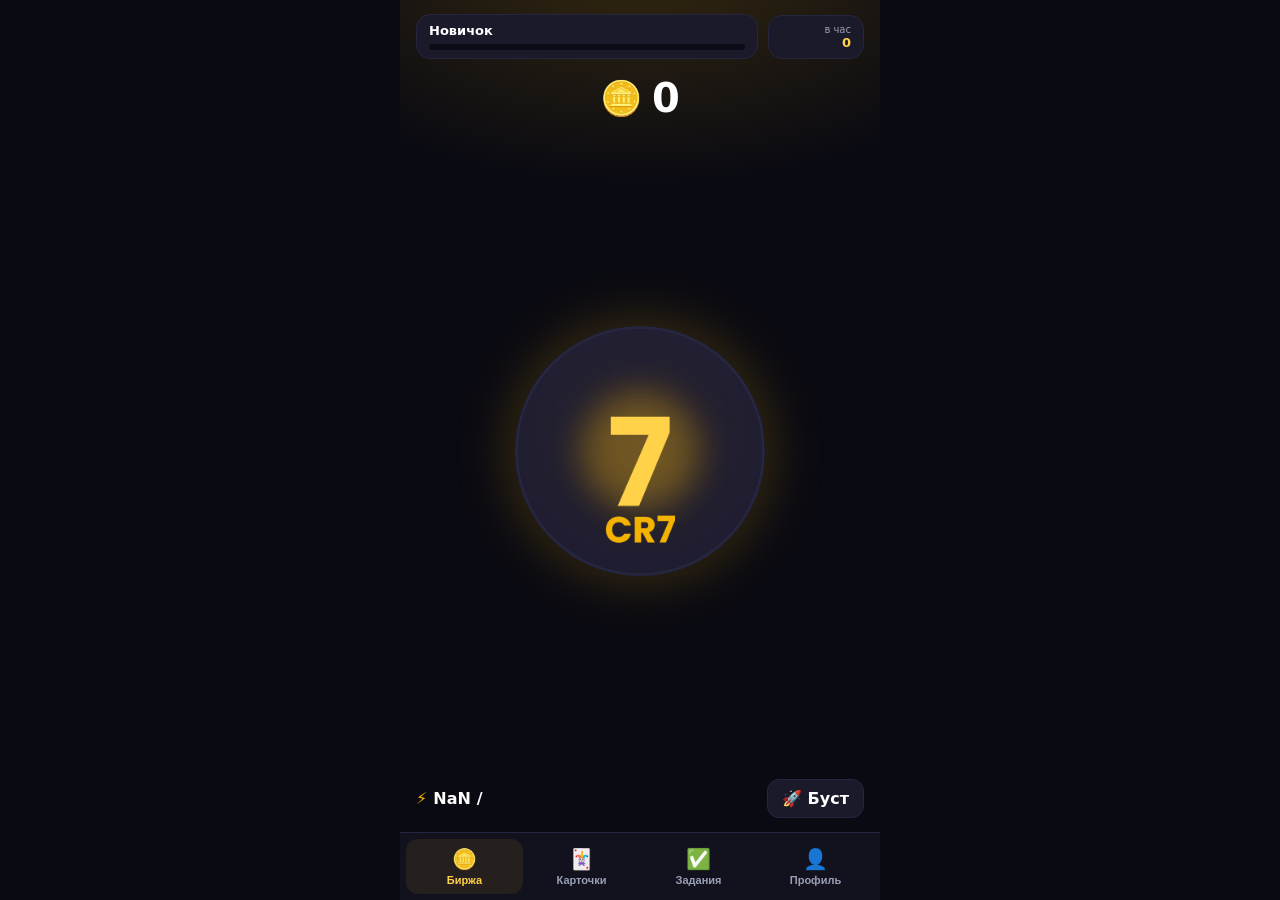
==== index.html @ afbe0189 "Add files via upload" ====
<!DOCTYPE html>
<html lang="ru">
<head>
<meta charset="UTF-8">
<meta name="viewport" content="width=device-width, initial-scale=1.0, maximum-scale=1.0, user-scalable=no">
<title>CR7 Coin</title>
<script src="https://telegram.org/js/telegram-web-app.js"></script>
<style>
  :root{
    --bg:#0a0a12; --bg2:#12121f; --card:#1a1a2b; --bd:#262640;
    --gold:#f5b301; --gold2:#ffd24a; --txt:#fff; --muted:#9aa0b5;
    --grad-gold:linear-gradient(135deg,#ffd24a,#f5b301);
    --green:#34d399; --red:#f87171;
  }
  *{margin:0;padding:0;box-sizing:border-box;-webkit-tap-highlight-color:transparent;user-select:none}
  html,body{height:100%}
  body{font-family:'Segoe UI',system-ui,-apple-system,Roboto,Arial,sans-serif;background:var(--bg);color:var(--txt);overflow:hidden}
  #app{max-width:480px;margin:0 auto;height:100dvh;display:flex;flex-direction:column;position:relative;
    background:radial-gradient(700px 380px at 50% -5%,rgba(245,179,1,.18),transparent 60%),var(--bg)}

  /* top bar */
  .top{padding:14px 16px 6px;display:flex;gap:10px;align-items:center}
  .rank{flex:1;background:var(--card);border:1px solid var(--bd);border-radius:14px;padding:8px 12px}
  .rank .r1{display:flex;align-items:center;gap:6px;font-size:13px;font-weight:700}
  .bar{height:6px;background:#0c0c18;border-radius:99px;margin-top:6px;overflow:hidden}
  .bar > i{display:block;height:100%;width:0;background:var(--grad-gold);border-radius:99px;transition:width .3s}
  .perhour{background:var(--card);border:1px solid var(--bd);border-radius:14px;padding:8px 12px;text-align:right;min-width:96px}
  .perhour .l{font-size:10px;color:var(--muted)}
  .perhour .v{font-size:13px;font-weight:800;color:var(--gold2)}

  /* balance */
  .bal{display:flex;align-items:center;justify-content:center;gap:10px;margin:10px 0 2px;font-size:40px;font-weight:900}
  .bal .coin{font-size:34px}

  /* tap area */
  .stage{flex:1;display:flex;align-items:center;justify-content:center;position:relative}
  .char{width:250px;height:250px;border-radius:50%;cursor:pointer;position:relative;
    background:radial-gradient(circle at 50% 35%,#2a2a44,#12121f);
    border:3px solid var(--bd);box-shadow:0 0 60px rgba(245,179,1,.25),inset 0 0 0 6px rgba(255,255,255,.03);
    display:grid;place-items:center;overflow:hidden;transition:transform .07s}
  .char.tap{transform:scale(.94)}
  .char img{width:100%;height:100%;object-fit:cover;pointer-events:none}
  #charFallback{display:none;font-size:120px}
  .float{position:absolute;font-weight:900;font-size:30px;color:var(--gold2);pointer-events:none;animation:up 1s ease-out forwards;text-shadow:0 2px 8px rgba(0,0,0,.6)}
  @keyframes up{0%{opacity:1;transform:translateY(0) scale(1)}100%{opacity:0;transform:translateY(-90px) scale(1.3)}}

  /* energy + boost */
  .ebar{padding:0 16px 6px;display:flex;align-items:center;justify-content:space-between}
  .energy{display:flex;align-items:center;gap:6px;font-weight:800}
  .energy .lt{color:var(--gold)}
  .boost{display:flex;align-items:center;gap:6px;background:var(--card);border:1px solid var(--bd);border-radius:12px;padding:9px 14px;font-weight:700;cursor:pointer}
  .boost:active{transform:scale(.96)}
  .boost.off{opacity:.45}

  /* nav */
  nav{display:flex;background:var(--bg2);border-top:1px solid var(--bd);padding:6px 6px calc(6px + env(safe-area-inset-bottom))}
  nav button{flex:1;background:none;border:none;color:var(--muted);padding:8px 4px;border-radius:12px;font-size:11px;display:flex;flex-direction:column;align-items:center;gap:3px;cursor:pointer;font-weight:600}
  nav button .ic{font-size:20px}
  nav button.active{color:var(--gold2);background:rgba(245,179,1,.08)}

  /* panels */
  .panel{position:absolute;inset:0;bottom:64px;top:0;background:var(--bg);overflow-y:auto;padding:18px 16px 20px;display:none}
  .panel.show{display:block}
  .panel h2{font-size:20px;margin-bottom:4px}
  .panel .sub{color:var(--muted);font-size:13px;margin-bottom:16px}
  .item{display:flex;align-items:center;gap:12px;background:var(--card);border:1px solid var(--bd);border-radius:14px;padding:12px;margin-bottom:10px}
  .item .ic{width:46px;height:46px;border-radius:12px;background:#0e0e1a;display:grid;place-items:center;font-size:24px;flex:none}
  .item .nm{font-weight:700;font-size:15px}
  .item .ds{font-size:12px;color:var(--muted);margin-top:2px}
  .item .act{margin-left:auto;text-align:right}
  .item .cost{font-weight:800;color:var(--gold2);font-size:14px;white-space:nowrap}
  .item button{margin-top:6px;background:var(--grad-gold);border:none;color:#1a1300;font-weight:800;padding:7px 14px;border-radius:10px;font-size:13px;cursor:pointer}
  .item button:disabled{opacity:.4;cursor:not-allowed}
  .item button.done{background:#26331f;color:var(--green)}
  /* profile */
  .pstat{display:grid;grid-template-columns:1fr 1fr;gap:10px;margin-bottom:16px}
  .pstat .b{background:var(--card);border:1px solid var(--bd);border-radius:14px;padding:14px}
  .pstat .b .l{font-size:12px;color:var(--muted)}
  .pstat .b .v{font-size:20px;font-weight:800;margin-top:2px}
  .wbtn{width:100%;padding:13px;border-radius:12px;border:1px solid var(--bd);background:var(--card);color:var(--txt);font-weight:700;margin-top:10px;cursor:pointer}
  .wbtn.gold{background:var(--grad-gold);color:#1a1300;border:none}
  .wbtn.red{color:var(--red)}
  .toast{position:fixed;left:50%;top:18px;transform:translateX(-50%);background:#1a1a2b;border:1px solid var(--bd);color:#fff;padding:10px 16px;border-radius:12px;font-size:13px;font-weight:600;opacity:0;transition:opacity .25s;z-index:99;pointer-events:none}
  .toast.show{opacity:1}
  .bot{text-align:center;color:var(--muted);font-size:11px;padding:2px 0 6px}
</style>
</head>
<body>
<div id="app">
  <div class="top">
    <div class="rank">
      <div class="r1"><span id="rankName">Новичок</span></div>
      <div class="bar"><i id="rankBar"></i></div>
    </div>
    <div class="perhour"><div class="l">в час</div><div class="v" id="perHour">0</div></div>
  </div>

  <div class="bal"><span class="coin" id="coinIcon">🐐</span><span id="balance">0</span></div>

  <div class="stage" id="stage">
    <div class="char" id="char">
      <img id="charImg" src="character.png" alt="">
      <div id="charFallback">🐐</div>
    </div>
  </div>

  <div class="ebar">
    <div class="energy"><span class="lt">⚡</span><span id="energy">1000</span> / <span id="energyMax">1000</span></div>
    <div class="boost" id="boost">🚀 Буст</div>
  </div>

  <div class="bot" id="botName">@cr7tap_bot</div>

  <!-- panels -->
  <div class="panel" id="p-cards">
    <h2>Карточки</h2>
    <div class="sub">Покупай апгрейды — они приносят монеты каждый час, даже офлайн.</div>
    <div id="cardsList"></div>
  </div>
  <div class="panel" id="p-tasks">
    <h2>Задания</h2>
    <div class="sub">Выполняй задания и получай монеты.</div>
    <div id="tasksList"></div>
  </div>
  <div class="panel" id="p-profile">
    <h2>Профиль</h2>
    <div class="sub">Твоя статистика.</div>
    <div class="pstat">
      <div class="b"><div class="l">Ранг</div><div class="v" id="pf-rank">—</div></div>
      <div class="b"><div class="l">Всего намолочено</div><div class="v" id="pf-total">0</div></div>
      <div class="b"><div class="l">За тап</div><div class="v" id="pf-tap">1</div></div>
      <div class="b"><div class="l">В час</div><div class="v" id="pf-hour">0</div></div>
    </div>
    <button class="wbtn gold" id="inviteBtn">🤝 Пригласить друга</button>
    <button class="wbtn" id="channelBtn">📣 Канал автора</button>
    <button class="wbtn red" id="resetBtn">↺ Сбросить прогресс</button>
  </div>

  <nav>
    <button class="active" data-tab="tap"><span class="ic">🪙</span>Биржа</button>
    <button data-tab="cards"><span class="ic">🃏</span>Карточки</button>
    <button data-tab="tasks"><span class="ic">✅</span>Задания</button>
    <button data-tab="profile"><span class="ic">👤</span>Профиль</button>
  </nav>
</div>
<div class="toast" id="toast"></div>

<script>
(function(){
  var C = Object.assign({}, window.GAME_CONFIG||{});
  // Telegram WebApp
  var TG = window.Telegram && window.Telegram.WebApp;
  if(TG){ try{TG.ready();TG.expand();}catch(e){} }
  function haptic(t){ try{TG&&TG.HapticFeedback&&TG.HapticFeedback.impactOccurred(t||'light');}catch(e){} }

  var SK = "cr7tap_save_v1";
  function load(){ try{return JSON.parse(localStorage.getItem(SK))||{}}catch(e){return {}} }
  function save(){ localStorage.setItem(SK, JSON.stringify(S)); }
  var def = { bal:0, total:0, energy:C.energyMax, last:Date.now(), cards:{}, tasks:{}, boostAt:0 };
  var S = Object.assign({}, def, load());
  if(typeof S.energy!=="number") S.energy=C.energyMax;

  // helpers
  function fmt(n){ n=Math.floor(n);
    if(n>=1e9) return (n/1e9).toFixed(2)+"B";
    if(n>=1e6) return (n/1e6).toFixed(2)+"M";
    if(n>=1e3) return (n/1e3).toFixed(2)+"K";
    return ""+n; }
  function cardCount(id){ return S.cards[id]||0; }
  function cardCost(c){ return Math.floor(c.baseCost*Math.pow(c.growth, cardCount(c.id))); }
  function perHour(){ var s=0; (C.cards||[]).forEach(function(c){ s+=c.perHour*cardCount(c.id); }); return s; }
  function perTap(){ var s=C.perTap||1; (C.cards||[]).forEach(function(c){ s+=(c.tapAdd||0)*cardCount(c.id); }); return s; }
  function rank(){ var r=C.ranks[0]; for(var i=0;i<C.ranks.length;i++){ if(S.bal>=C.ranks[i].min) r=C.ranks[i]; } return r; }
  function nextRank(){ for(var i=0;i<C.ranks.length;i++){ if(S.bal<C.ranks[i].min) return C.ranks[i]; } return null; }

  // DOM
  var $=function(id){return document.getElementById(id)};
  $("coinIcon").textContent=C.coinIcon||"🪙";
  $("energyMax").textContent=C.energyMax;
  $("botName").textContent=C.bot||"";
  $("charFallback").textContent=C.coinIcon||"🐐";
  $("charImg").onerror=function(){ this.style.display="none"; $("charFallback").style.display="block"; };
  document.title=C.title||"Tap";

  function render(){
    $("balance").textContent=fmt(S.bal);
    $("perHour").textContent=fmt(perHour());
    $("energy").textContent=Math.floor(S.energy);
    var r=rank(), nr=nextRank();
    $("rankName").textContent=r.name;
    var prog = nr ? Math.min(100, ((S.bal-r.min)/(nr.min-r.min))*100) : 100;
    $("rankBar").style.width=prog+"%";
    $("pf-rank").textContent=r.name;
    $("pf-total").textContent=fmt(S.total);
    $("pf-tap").textContent=fmt(perTap());
    $("pf-hour").textContent=fmt(perHour());
  }

  // TAP
  var char=$("char"), stage=$("stage");
  function doTap(x,y){
    if(S.energy<1) return;
    var g=perTap();
    S.bal+=g; S.total+=g; S.energy-=1;
    char.classList.add("tap"); setTimeout(function(){char.classList.remove("tap")},70);
    haptic('light');
    var f=document.createElement("div"); f.className="float"; f.textContent="+"+g;
    var rect=stage.getBoundingClientRect();
    f.style.left=((x||rect.width/2)-14)+"px"; f.style.top=((y||rect.height/2)-20)+"px";
    stage.appendChild(f); setTimeout(function(){f.remove()},1000);
    render();
  }
  char.addEventListener('pointerdown', function(e){
    var rect=stage.getBoundingClientRect();
    doTap(e.clientX-rect.left, e.clientY-rect.top);
  });

  // BOOST: refill energy, cooldown
  var boost=$("boost");
  boost.addEventListener('click', function(){
    var now=Date.now();
    if(now - (S.boostAt||0) < (C.boostCooldown||60)*1000){
      toast("Буст перезаряжается"); return;
    }
    S.energy=C.energyMax; S.boostAt=now; haptic('medium'); toast("⚡ Энергия восстановлена!"); render(); save(); updateBoost();
  });
  function updateBoost(){
    var ready = Date.now()-(S.boostAt||0) >= (C.boostCooldown||60)*1000;
    boost.classList.toggle("off", !ready);
  }

  // tick: energy regen + passive income
  setInterval(function(){
    var now=Date.now(), dt=(now-S.last)/1000; S.last=now;
    if(S.energy<C.energyMax) S.energy=Math.min(C.energyMax, S.energy+(C.energyRegen||1)*dt);
    var ph=perHour(); if(ph>0){ var add=ph*dt/3600; S.bal+=add; S.total+=add; }
    updateBoost(); render();
  },1000);
  // offline income on load
  (function(){ var dt=(Date.now()-S.last)/1000; if(dt>0){ var add=perHour()*Math.min(dt,86400)/3600; S.bal+=add; S.total+=add; S.energy=Math.min(C.energyMax,S.energy+(C.energyRegen||1)*dt);} S.last=Date.now(); })();

  setInterval(save, 3000);
  window.addEventListener('beforeunload', save);

  // CARDS
  function renderCards(){
    var html="";
    (C.cards||[]).forEach(function(c){
      var cost=cardCost(c), lvl=cardCount(c.id), can=S.bal>=cost;
      html+='<div class="item"><div class="ic">'+c.icon+'</div>'+
        '<div><div class="nm">'+c.name+' <span style="color:var(--muted);font-weight:600">ур.'+lvl+'</span></div>'+
        '<div class="ds">+'+fmt(c.perHour)+'/час'+(c.tapAdd?(' · +'+c.tapAdd+'/тап'):'')+'</div></div>'+
        '<div class="act"><div class="cost">'+fmt(cost)+' '+(C.coinIcon||'')+'</div>'+
        '<button data-buy="'+c.id+'" '+(can?'':'disabled')+'>Купить</button></div></div>';
    });
    $("cardsList").innerHTML=html;
    $("cardsList").querySelectorAll('[data-buy]').forEach(function(b){
      b.onclick=function(){
        var c=(C.cards||[]).find(function(x){return x.id===b.dataset.buy});
        var cost=cardCost(c);
        if(S.bal<cost){toast("Не хватает монет");return;}
        S.bal-=cost; S.cards[c.id]=cardCount(c.id)+1; haptic('medium'); toast("Куплено: "+c.name); save(); renderCards(); render();
      };
    });
  }

  // TASKS
  function renderTasks(){
    var html="";
    (C.tasks||[]).forEach(function(t){
      var done=!!S.tasks[t.id];
      html+='<div class="item"><div class="ic">🎁</div>'+
        '<div><div class="nm">'+t.title+'</div><div class="ds">+'+fmt(t.reward)+' '+(C.coinIcon||'')+'</div></div>'+
        '<div class="act"><button data-task="'+t.id+'" class="'+(done?'done':'')+'" '+(done?'disabled':'')+'>'+(done?'✓ Готово':'Выполнить')+'</button></div></div>';
    });
    $("tasksList").innerHTML=html;
    $("tasksList").querySelectorAll('[data-task]').forEach(function(b){
      b.onclick=function(){
        var t=(C.tasks||[]).find(function(x){return x.id===b.dataset.task});
        if(S.tasks[t.id]) return;
        if(t.url){ try{ TG&&TG.openTelegramLink && t.url.indexOf('t.me')>-1 ? TG.openTelegramLink(t.url) : window.open(t.url,'_blank'); }catch(e){ window.open(t.url,'_blank'); } }
        S.tasks[t.id]=1; S.bal+=t.reward; S.total+=t.reward; haptic('medium'); toast("+"+fmt(t.reward)+" "+(C.coinIcon||'')); save(); renderTasks(); render();
      };
    });
  }

  // PROFILE buttons
  $("inviteBtn").onclick=function(){
    var txt="Залетай в "+(C.title||"тапалку")+"! "+(C.bot||"");
    var url="https://t.me/share/url?url="+encodeURIComponent("https://t.me/"+ (C.bot||"").replace('@',''))+"&text="+encodeURIComponent(txt);
    try{ TG&&TG.openTelegramLink ? TG.openTelegramLink(url) : window.open(url,'_blank'); }catch(e){ window.open(url,'_blank'); }
  };
  $("channelBtn").onclick=function(){
    try{ TG&&TG.openTelegramLink ? TG.openTelegramLink(C.channelUrl) : window.open(C.channelUrl,'_blank'); }catch(e){ window.open(C.channelUrl,'_blank'); }
  };
  $("resetBtn").onclick=function(){
    if(confirm("Сбросить весь прогресс?")){ S=Object.assign({},def,{energy:C.energyMax,last:Date.now()}); save(); renderCards(); renderTasks(); render(); toast("Прогресс сброшен"); }
  };

  // NAV
  var panels={cards:"p-cards",tasks:"p-tasks",profile:"p-profile"};
  document.querySelectorAll('nav button').forEach(function(b){
    b.onclick=function(){
      document.querySelectorAll('nav button').forEach(function(x){x.classList.remove('active')});
      b.classList.add('active');
      var tab=b.dataset.tab;
      Object.values(panels).forEach(function(id){$(id).classList.remove('show')});
      if(tab==='cards'){renderCards();$("p-cards").classList.add('show');}
      else if(tab==='tasks'){renderTasks();$("p-tasks").classList.add('show');}
      else if(tab==='profile'){render();$("p-profile").classList.add('show');}
    };
  });

  // toast
  var tEl=$("toast"), tTo;
  function toast(m){ tEl.textContent=m; tEl.classList.add("show"); clearTimeout(tTo); tTo=setTimeout(function(){tEl.classList.remove("show")},1600); }

  render();
})();
</script>
</body>
</html>
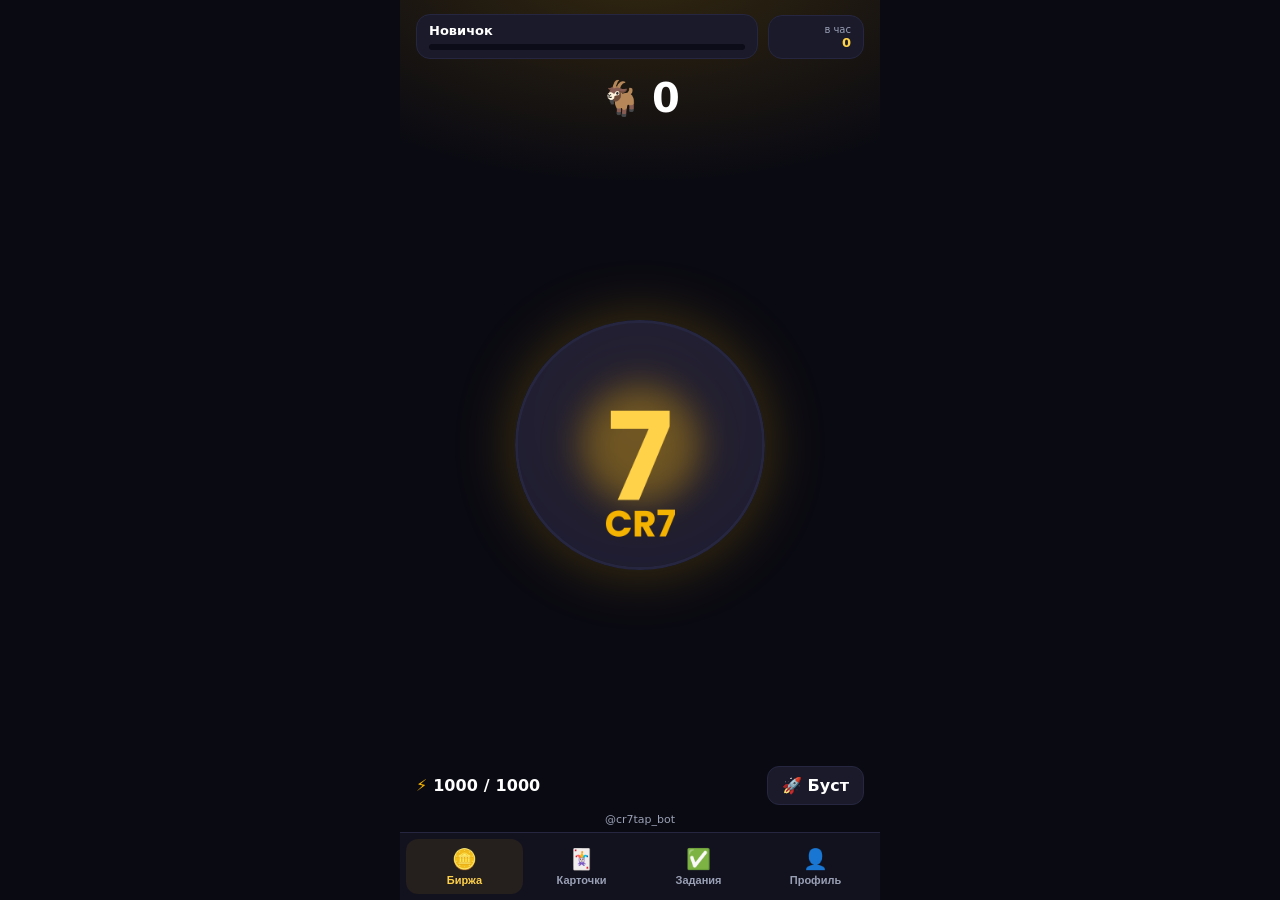
==== commit b27d523d: "Add files via upload" ====
--- a/index.html
+++ b/index.html
@@ -5,6 +5,7 @@
 <meta name="viewport" content="width=device-width, initial-scale=1.0, maximum-scale=1.0, user-scalable=no">
 <title>CR7 Coin</title>
 <script src="https://telegram.org/js/telegram-web-app.js"></script>
+<script src="config.js"></script>
 <style>
   :root{
     --bg:#0a0a12; --bg2:#12121f; --card:#1a1a2b; --bd:#262640;
@@ -158,7 +159,10 @@
   function save(){ localStorage.setItem(SK, JSON.stringify(S)); }
   var def = { bal:0, total:0, energy:C.energyMax, last:Date.now(), cards:{}, tasks:{}, boostAt:0 };
   var S = Object.assign({}, def, load());
-  if(typeof S.energy!=="number") S.energy=C.energyMax;
+  if(typeof S.energy!=="number" || isNaN(S.energy)) S.energy=C.energyMax;
+  if(typeof S.bal!=="number" || isNaN(S.bal)) S.bal=0;
+  if(typeof S.total!=="number" || isNaN(S.total)) S.total=0;
+  if(!S.cards) S.cards={}; if(!S.tasks) S.tasks={};
 
   // helpers
   function fmt(n){ n=Math.floor(n);
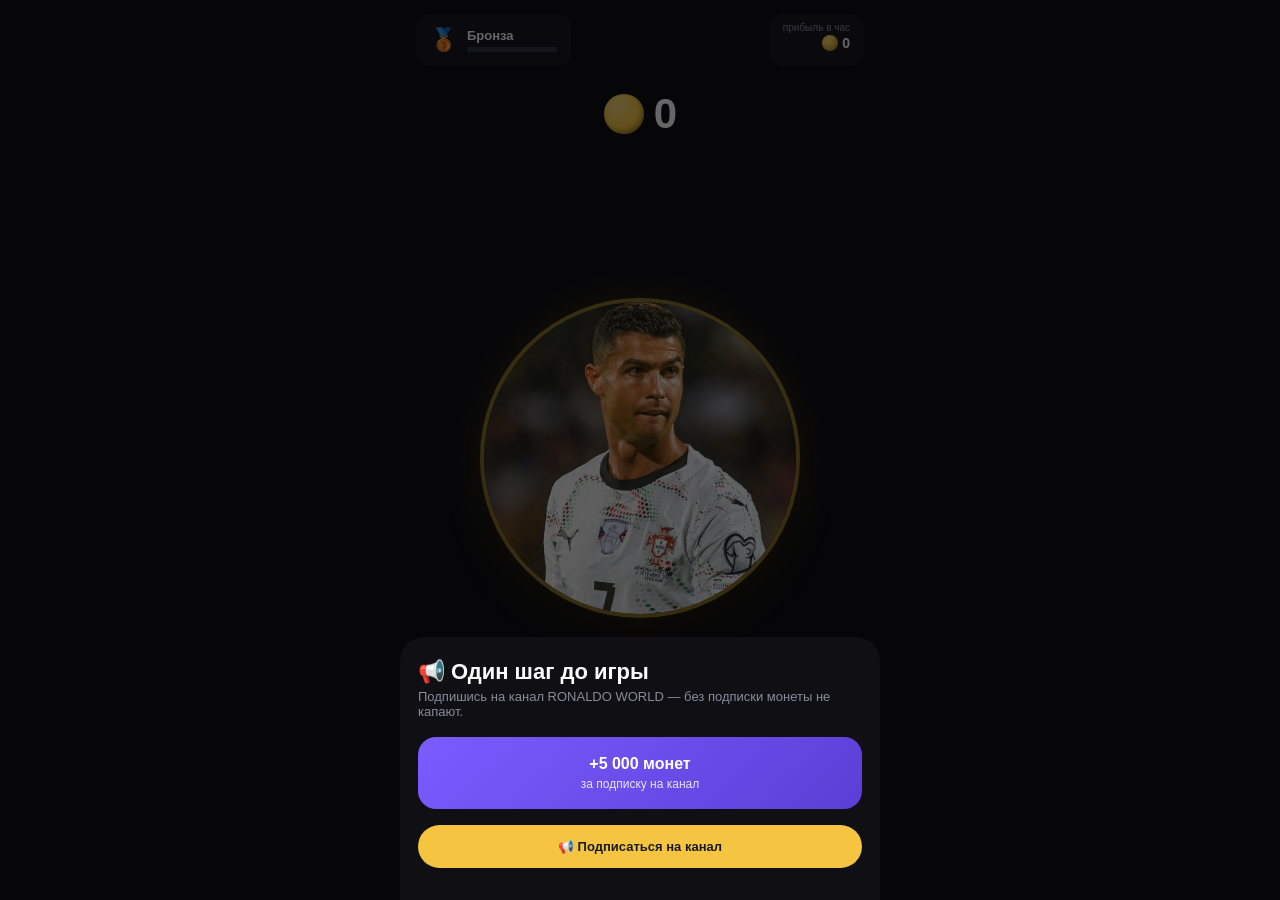
==== commit 175ff29e: "Add files via upload" ====
--- a/index.html
+++ b/index.html
@@ -1,326 +1,69 @@
 <!DOCTYPE html>
 <html lang="ru">
 <head>
-<meta charset="UTF-8">
-<meta name="viewport" content="width=device-width, initial-scale=1.0, maximum-scale=1.0, user-scalable=no">
-<title>CR7 Coin</title>
-<script src="https://telegram.org/js/telegram-web-app.js"></script>
-<script src="config.js"></script>
-<style>
-  :root{
-    --bg:#0a0a12; --bg2:#12121f; --card:#1a1a2b; --bd:#262640;
-    --gold:#f5b301; --gold2:#ffd24a; --txt:#fff; --muted:#9aa0b5;
-    --grad-gold:linear-gradient(135deg,#ffd24a,#f5b301);
-    --green:#34d399; --red:#f87171;
-  }
-  *{margin:0;padding:0;box-sizing:border-box;-webkit-tap-highlight-color:transparent;user-select:none}
-  html,body{height:100%}
-  body{font-family:'Segoe UI',system-ui,-apple-system,Roboto,Arial,sans-serif;background:var(--bg);color:var(--txt);overflow:hidden}
-  #app{max-width:480px;margin:0 auto;height:100dvh;display:flex;flex-direction:column;position:relative;
-    background:radial-gradient(700px 380px at 50% -5%,rgba(245,179,1,.18),transparent 60%),var(--bg)}
-
-  /* top bar */
-  .top{padding:14px 16px 6px;display:flex;gap:10px;align-items:center}
-  .rank{flex:1;background:var(--card);border:1px solid var(--bd);border-radius:14px;padding:8px 12px}
-  .rank .r1{display:flex;align-items:center;gap:6px;font-size:13px;font-weight:700}
-  .bar{height:6px;background:#0c0c18;border-radius:99px;margin-top:6px;overflow:hidden}
-  .bar > i{display:block;height:100%;width:0;background:var(--grad-gold);border-radius:99px;transition:width .3s}
-  .perhour{background:var(--card);border:1px solid var(--bd);border-radius:14px;padding:8px 12px;text-align:right;min-width:96px}
-  .perhour .l{font-size:10px;color:var(--muted)}
-  .perhour .v{font-size:13px;font-weight:800;color:var(--gold2)}
-
-  /* balance */
-  .bal{display:flex;align-items:center;justify-content:center;gap:10px;margin:10px 0 2px;font-size:40px;font-weight:900}
-  .bal .coin{font-size:34px}
-
-  /* tap area */
-  .stage{flex:1;display:flex;align-items:center;justify-content:center;position:relative}
-  .char{width:250px;height:250px;border-radius:50%;cursor:pointer;position:relative;
-    background:radial-gradient(circle at 50% 35%,#2a2a44,#12121f);
-    border:3px solid var(--bd);box-shadow:0 0 60px rgba(245,179,1,.25),inset 0 0 0 6px rgba(255,255,255,.03);
-    display:grid;place-items:center;overflow:hidden;transition:transform .07s}
-  .char.tap{transform:scale(.94)}
-  .char img{width:100%;height:100%;object-fit:cover;pointer-events:none}
-  #charFallback{display:none;font-size:120px}
-  .float{position:absolute;font-weight:900;font-size:30px;color:var(--gold2);pointer-events:none;animation:up 1s ease-out forwards;text-shadow:0 2px 8px rgba(0,0,0,.6)}
-  @keyframes up{0%{opacity:1;transform:translateY(0) scale(1)}100%{opacity:0;transform:translateY(-90px) scale(1.3)}}
-
-  /* energy + boost */
-  .ebar{padding:0 16px 6px;display:flex;align-items:center;justify-content:space-between}
-  .energy{display:flex;align-items:center;gap:6px;font-weight:800}
-  .energy .lt{color:var(--gold)}
-  .boost{display:flex;align-items:center;gap:6px;background:var(--card);border:1px solid var(--bd);border-radius:12px;padding:9px 14px;font-weight:700;cursor:pointer}
-  .boost:active{transform:scale(.96)}
-  .boost.off{opacity:.45}
-
-  /* nav */
-  nav{display:flex;background:var(--bg2);border-top:1px solid var(--bd);padding:6px 6px calc(6px + env(safe-area-inset-bottom))}
-  nav button{flex:1;background:none;border:none;color:var(--muted);padding:8px 4px;border-radius:12px;font-size:11px;display:flex;flex-direction:column;align-items:center;gap:3px;cursor:pointer;font-weight:600}
-  nav button .ic{font-size:20px}
-  nav button.active{color:var(--gold2);background:rgba(245,179,1,.08)}
-
-  /* panels */
-  .panel{position:absolute;inset:0;bottom:64px;top:0;background:var(--bg);overflow-y:auto;padding:18px 16px 20px;display:none}
-  .panel.show{display:block}
-  .panel h2{font-size:20px;margin-bottom:4px}
-  .panel .sub{color:var(--muted);font-size:13px;margin-bottom:16px}
-  .item{display:flex;align-items:center;gap:12px;background:var(--card);border:1px solid var(--bd);border-radius:14px;padding:12px;margin-bottom:10px}
-  .item .ic{width:46px;height:46px;border-radius:12px;background:#0e0e1a;display:grid;place-items:center;font-size:24px;flex:none}
-  .item .nm{font-weight:700;font-size:15px}
-  .item .ds{font-size:12px;color:var(--muted);margin-top:2px}
-  .item .act{margin-left:auto;text-align:right}
-  .item .cost{font-weight:800;color:var(--gold2);font-size:14px;white-space:nowrap}
-  .item button{margin-top:6px;background:var(--grad-gold);border:none;color:#1a1300;font-weight:800;padding:7px 14px;border-radius:10px;font-size:13px;cursor:pointer}
-  .item button:disabled{opacity:.4;cursor:not-allowed}
-  .item button.done{background:#26331f;color:var(--green)}
-  /* profile */
-  .pstat{display:grid;grid-template-columns:1fr 1fr;gap:10px;margin-bottom:16px}
-  .pstat .b{background:var(--card);border:1px solid var(--bd);border-radius:14px;padding:14px}
-  .pstat .b .l{font-size:12px;color:var(--muted)}
-  .pstat .b .v{font-size:20px;font-weight:800;margin-top:2px}
-  .wbtn{width:100%;padding:13px;border-radius:12px;border:1px solid var(--bd);background:var(--card);color:var(--txt);font-weight:700;margin-top:10px;cursor:pointer}
-  .wbtn.gold{background:var(--grad-gold);color:#1a1300;border:none}
-  .wbtn.red{color:var(--red)}
-  .toast{position:fixed;left:50%;top:18px;transform:translateX(-50%);background:#1a1a2b;border:1px solid var(--bd);color:#fff;padding:10px 16px;border-radius:12px;font-size:13px;font-weight:600;opacity:0;transition:opacity .25s;z-index:99;pointer-events:none}
-  .toast.show{opacity:1}
-  .bot{text-align:center;color:var(--muted);font-size:11px;padding:2px 0 6px}
-</style>
+  <meta charset="UTF-8" />
+  <meta name="viewport" content="width=device-width, initial-scale=1.0, maximum-scale=1.0, user-scalable=no, viewport-fit=cover" />
+  <title>RONALDO WORLD</title>
+  <script src="https://telegram.org/js/telegram-web-app.js"></script>
+  <link rel="stylesheet" href="styles.css" />
 </head>
 <body>
-<div id="app">
-  <div class="top">
-    <div class="rank">
-      <div class="r1"><span id="rankName">Новичок</span></div>
-      <div class="bar"><i id="rankBar"></i></div>
+  <div id="app">
+    <!-- Верхняя панель: лига и прибыль/час -->
+    <header class="topbar">
+      <div class="league" id="leagueBtn">
+        <span class="league-emoji" id="leagueEmoji">🥉</span>
+        <div class="league-info">
+          <span class="league-name" id="leagueName">Бронза</span>
+          <div class="league-progress"><div class="league-progress-fill" id="leagueProgress"></div></div>
+        </div>
+      </div>
+      <div class="profit-hour">
+        <span class="profit-label">прибыль в час</span>
+        <span class="profit-value"><i class="coin-mini"></i><span id="profitPerHour">0</span></span>
+      </div>
+    </header>
+    <!-- Баланс -->
+    <div class="balance">
+      <i class="coin-icon"></i>
+      <span id="balance">0</span>
     </div>
-    <div class="perhour"><div class="l">в час</div><div class="v" id="perHour">0</div></div>
+    <!-- Зона тапа -->
+    <main class="tap-zone">
+      <button class="tap-button" id="tapButton" aria-label="Тапни Роналду">
+        <div class="tap-glow"></div>
+        <img id="catImg" class="cat-img" src="character.png" alt="Ronaldo" draggable="false"
+             onerror="this.style.display='none';document.getElementById('catFallback').style.display='block'" />
+        <div id="catFallback" class="cat-fallback" style="display:none">🐐</div>
+      </button>
+    </main>
+    <!-- Энергия + буст -->
+    <footer class="energy-bar">
+      <div class="energy">
+        <span class="energy-icon">⚡</span>
+        <span id="energyCurrent">1000</span> / <span id="energyMax">1000</span>
+      </div>
+      <div class="boost-wrap">
+        <span class="boost-cd" id="boostCd"></span>
+        <button class="boost-btn" id="boostBtn">🚀 Буст</button>
+      </div>
+    </footer>
+    <!-- Нижняя навигация -->
+    <nav class="navbar">
+      <button class="nav-item active" data-tab="exchange"><span class="nav-emoji">🪙</span><span>Биржа</span></button>
+      <button class="nav-item" data-tab="cards"><span class="nav-emoji">📈</span><span>Карточки</span></button>
+      <button class="nav-item" data-tab="earn"><span class="nav-emoji">✅</span><span>Задания</span></button>
+      <button class="nav-item" data-tab="profile"><span class="nav-emoji">👤</span><span>Профиль</span></button>
+    </nav>
   </div>
-
-  <div class="bal"><span class="coin" id="coinIcon">🐐</span><span id="balance">0</span></div>
-
-  <div class="stage" id="stage">
-    <div class="char" id="char">
-      <img id="charImg" src="character.png" alt="">
-      <div id="charFallback">🐐</div>
+  <!-- Модальные вкладки -->
+  <div class="sheet" id="sheet">
+    <div class="sheet-backdrop" id="sheetBackdrop"></div>
+    <div class="sheet-content">
+      <button class="sheet-close" id="sheetClose">✕</button>
+      <div id="sheetBody"></div>
     </div>
   </div>
-
-  <div class="ebar">
-    <div class="energy"><span class="lt">⚡</span><span id="energy">1000</span> / <span id="energyMax">1000</span></div>
-    <div class="boost" id="boost">🚀 Буст</div>
-  </div>
-
-  <div class="bot" id="botName">@cr7tap_bot</div>
-
-  <!-- panels -->
-  <div class="panel" id="p-cards">
-    <h2>Карточки</h2>
-    <div class="sub">Покупай апгрейды — они приносят монеты каждый час, даже офлайн.</div>
-    <div id="cardsList"></div>
-  </div>
-  <div class="panel" id="p-tasks">
-    <h2>Задания</h2>
-    <div class="sub">Выполняй задания и получай монеты.</div>
-    <div id="tasksList"></div>
-  </div>
-  <div class="panel" id="p-profile">
-    <h2>Профиль</h2>
-    <div class="sub">Твоя статистика.</div>
-    <div class="pstat">
-      <div class="b"><div class="l">Ранг</div><div class="v" id="pf-rank">—</div></div>
-      <div class="b"><div class="l">Всего намолочено</div><div class="v" id="pf-total">0</div></div>
-      <div class="b"><div class="l">За тап</div><div class="v" id="pf-tap">1</div></div>
-      <div class="b"><div class="l">В час</div><div class="v" id="pf-hour">0</div></div>
-    </div>
-    <button class="wbtn gold" id="inviteBtn">🤝 Пригласить друга</button>
-    <button class="wbtn" id="channelBtn">📣 Канал автора</button>
-    <button class="wbtn red" id="resetBtn">↺ Сбросить прогресс</button>
-  </div>
-
-  <nav>
-    <button class="active" data-tab="tap"><span class="ic">🪙</span>Биржа</button>
-    <button data-tab="cards"><span class="ic">🃏</span>Карточки</button>
-    <button data-tab="tasks"><span class="ic">✅</span>Задания</button>
-    <button data-tab="profile"><span class="ic">👤</span>Профиль</button>
-  </nav>
-</div>
-<div class="toast" id="toast"></div>
-
-<script>
-(function(){
-  var C = Object.assign({}, window.GAME_CONFIG||{});
-  // Telegram WebApp
-  var TG = window.Telegram && window.Telegram.WebApp;
-  if(TG){ try{TG.ready();TG.expand();}catch(e){} }
-  function haptic(t){ try{TG&&TG.HapticFeedback&&TG.HapticFeedback.impactOccurred(t||'light');}catch(e){} }
-
-  var SK = "cr7tap_save_v1";
-  function load(){ try{return JSON.parse(localStorage.getItem(SK))||{}}catch(e){return {}} }
-  function save(){ localStorage.setItem(SK, JSON.stringify(S)); }
-  var def = { bal:0, total:0, energy:C.energyMax, last:Date.now(), cards:{}, tasks:{}, boostAt:0 };
-  var S = Object.assign({}, def, load());
-  if(typeof S.energy!=="number" || isNaN(S.energy)) S.energy=C.energyMax;
-  if(typeof S.bal!=="number" || isNaN(S.bal)) S.bal=0;
-  if(typeof S.total!=="number" || isNaN(S.total)) S.total=0;
-  if(!S.cards) S.cards={}; if(!S.tasks) S.tasks={};
-
-  // helpers
-  function fmt(n){ n=Math.floor(n);
-    if(n>=1e9) return (n/1e9).toFixed(2)+"B";
-    if(n>=1e6) return (n/1e6).toFixed(2)+"M";
-    if(n>=1e3) return (n/1e3).toFixed(2)+"K";
-    return ""+n; }
-  function cardCount(id){ return S.cards[id]||0; }
-  function cardCost(c){ return Math.floor(c.baseCost*Math.pow(c.growth, cardCount(c.id))); }
-  function perHour(){ var s=0; (C.cards||[]).forEach(function(c){ s+=c.perHour*cardCount(c.id); }); return s; }
-  function perTap(){ var s=C.perTap||1; (C.cards||[]).forEach(function(c){ s+=(c.tapAdd||0)*cardCount(c.id); }); return s; }
-  function rank(){ var r=C.ranks[0]; for(var i=0;i<C.ranks.length;i++){ if(S.bal>=C.ranks[i].min) r=C.ranks[i]; } return r; }
-  function nextRank(){ for(var i=0;i<C.ranks.length;i++){ if(S.bal<C.ranks[i].min) return C.ranks[i]; } return null; }
-
-  // DOM
-  var $=function(id){return document.getElementById(id)};
-  $("coinIcon").textContent=C.coinIcon||"🪙";
-  $("energyMax").textContent=C.energyMax;
-  $("botName").textContent=C.bot||"";
-  $("charFallback").textContent=C.coinIcon||"🐐";
-  $("charImg").onerror=function(){ this.style.display="none"; $("charFallback").style.display="block"; };
-  document.title=C.title||"Tap";
-
-  function render(){
-    $("balance").textContent=fmt(S.bal);
-    $("perHour").textContent=fmt(perHour());
-    $("energy").textContent=Math.floor(S.energy);
-    var r=rank(), nr=nextRank();
-    $("rankName").textContent=r.name;
-    var prog = nr ? Math.min(100, ((S.bal-r.min)/(nr.min-r.min))*100) : 100;
-    $("rankBar").style.width=prog+"%";
-    $("pf-rank").textContent=r.name;
-    $("pf-total").textContent=fmt(S.total);
-    $("pf-tap").textContent=fmt(perTap());
-    $("pf-hour").textContent=fmt(perHour());
-  }
-
-  // TAP
-  var char=$("char"), stage=$("stage");
-  function doTap(x,y){
-    if(S.energy<1) return;
-    var g=perTap();
-    S.bal+=g; S.total+=g; S.energy-=1;
-    char.classList.add("tap"); setTimeout(function(){char.classList.remove("tap")},70);
-    haptic('light');
-    var f=document.createElement("div"); f.className="float"; f.textContent="+"+g;
-    var rect=stage.getBoundingClientRect();
-    f.style.left=((x||rect.width/2)-14)+"px"; f.style.top=((y||rect.height/2)-20)+"px";
-    stage.appendChild(f); setTimeout(function(){f.remove()},1000);
-    render();
-  }
-  char.addEventListener('pointerdown', function(e){
-    var rect=stage.getBoundingClientRect();
-    doTap(e.clientX-rect.left, e.clientY-rect.top);
-  });
-
-  // BOOST: refill energy, cooldown
-  var boost=$("boost");
-  boost.addEventListener('click', function(){
-    var now=Date.now();
-    if(now - (S.boostAt||0) < (C.boostCooldown||60)*1000){
-      toast("Буст перезаряжается"); return;
-    }
-    S.energy=C.energyMax; S.boostAt=now; haptic('medium'); toast("⚡ Энергия восстановлена!"); render(); save(); updateBoost();
-  });
-  function updateBoost(){
-    var ready = Date.now()-(S.boostAt||0) >= (C.boostCooldown||60)*1000;
-    boost.classList.toggle("off", !ready);
-  }
-
-  // tick: energy regen + passive income
-  setInterval(function(){
-    var now=Date.now(), dt=(now-S.last)/1000; S.last=now;
-    if(S.energy<C.energyMax) S.energy=Math.min(C.energyMax, S.energy+(C.energyRegen||1)*dt);
-    var ph=perHour(); if(ph>0){ var add=ph*dt/3600; S.bal+=add; S.total+=add; }
-    updateBoost(); render();
-  },1000);
-  // offline income on load
-  (function(){ var dt=(Date.now()-S.last)/1000; if(dt>0){ var add=perHour()*Math.min(dt,86400)/3600; S.bal+=add; S.total+=add; S.energy=Math.min(C.energyMax,S.energy+(C.energyRegen||1)*dt);} S.last=Date.now(); })();
-
-  setInterval(save, 3000);
-  window.addEventListener('beforeunload', save);
-
-  // CARDS
-  function renderCards(){
-    var html="";
-    (C.cards||[]).forEach(function(c){
-      var cost=cardCost(c), lvl=cardCount(c.id), can=S.bal>=cost;
-      html+='<div class="item"><div class="ic">'+c.icon+'</div>'+
-        '<div><div class="nm">'+c.name+' <span style="color:var(--muted);font-weight:600">ур.'+lvl+'</span></div>'+
-        '<div class="ds">+'+fmt(c.perHour)+'/час'+(c.tapAdd?(' · +'+c.tapAdd+'/тап'):'')+'</div></div>'+
-        '<div class="act"><div class="cost">'+fmt(cost)+' '+(C.coinIcon||'')+'</div>'+
-        '<button data-buy="'+c.id+'" '+(can?'':'disabled')+'>Купить</button></div></div>';
-    });
-    $("cardsList").innerHTML=html;
-    $("cardsList").querySelectorAll('[data-buy]').forEach(function(b){
-      b.onclick=function(){
-        var c=(C.cards||[]).find(function(x){return x.id===b.dataset.buy});
-        var cost=cardCost(c);
-        if(S.bal<cost){toast("Не хватает монет");return;}
-        S.bal-=cost; S.cards[c.id]=cardCount(c.id)+1; haptic('medium'); toast("Куплено: "+c.name); save(); renderCards(); render();
-      };
-    });
-  }
-
-  // TASKS
-  function renderTasks(){
-    var html="";
-    (C.tasks||[]).forEach(function(t){
-      var done=!!S.tasks[t.id];
-      html+='<div class="item"><div class="ic">🎁</div>'+
-        '<div><div class="nm">'+t.title+'</div><div class="ds">+'+fmt(t.reward)+' '+(C.coinIcon||'')+'</div></div>'+
-        '<div class="act"><button data-task="'+t.id+'" class="'+(done?'done':'')+'" '+(done?'disabled':'')+'>'+(done?'✓ Готово':'Выполнить')+'</button></div></div>';
-    });
-    $("tasksList").innerHTML=html;
-    $("tasksList").querySelectorAll('[data-task]').forEach(function(b){
-      b.onclick=function(){
-        var t=(C.tasks||[]).find(function(x){return x.id===b.dataset.task});
-        if(S.tasks[t.id]) return;
-        if(t.url){ try{ TG&&TG.openTelegramLink && t.url.indexOf('t.me')>-1 ? TG.openTelegramLink(t.url) : window.open(t.url,'_blank'); }catch(e){ window.open(t.url,'_blank'); } }
-        S.tasks[t.id]=1; S.bal+=t.reward; S.total+=t.reward; haptic('medium'); toast("+"+fmt(t.reward)+" "+(C.coinIcon||'')); save(); renderTasks(); render();
-      };
-    });
-  }
-
-  // PROFILE buttons
-  $("inviteBtn").onclick=function(){
-    var txt="Залетай в "+(C.title||"тапалку")+"! "+(C.bot||"");
-    var url="https://t.me/share/url?url="+encodeURIComponent("https://t.me/"+ (C.bot||"").replace('@',''))+"&text="+encodeURIComponent(txt);
-    try{ TG&&TG.openTelegramLink ? TG.openTelegramLink(url) : window.open(url,'_blank'); }catch(e){ window.open(url,'_blank'); }
-  };
-  $("channelBtn").onclick=function(){
-    try{ TG&&TG.openTelegramLink ? TG.openTelegramLink(C.channelUrl) : window.open(C.channelUrl,'_blank'); }catch(e){ window.open(C.channelUrl,'_blank'); }
-  };
-  $("resetBtn").onclick=function(){
-    if(confirm("Сбросить весь прогресс?")){ S=Object.assign({},def,{energy:C.energyMax,last:Date.now()}); save(); renderCards(); renderTasks(); render(); toast("Прогресс сброшен"); }
-  };
-
-  // NAV
-  var panels={cards:"p-cards",tasks:"p-tasks",profile:"p-profile"};
-  document.querySelectorAll('nav button').forEach(function(b){
-    b.onclick=function(){
-      document.querySelectorAll('nav button').forEach(function(x){x.classList.remove('active')});
-      b.classList.add('active');
-      var tab=b.dataset.tab;
-      Object.values(panels).forEach(function(id){$(id).classList.remove('show')});
-      if(tab==='cards'){renderCards();$("p-cards").classList.add('show');}
-      else if(tab==='tasks'){renderTasks();$("p-tasks").classList.add('show');}
-      else if(tab==='profile'){render();$("p-profile").classList.add('show');}
-    };
-  });
-
-  // toast
-  var tEl=$("toast"), tTo;
-  function toast(m){ tEl.textContent=m; tEl.classList.add("show"); clearTimeout(tTo); tTo=setTimeout(function(){tEl.classList.remove("show")},1600); }
-
-  render();
-})();
-</script>
+  <script src="app.js"></script>
 </body>
 </html>
--- a/styles.css
+++ b/styles.css
@@ -0,0 +1,264 @@
+:root {
+  --bg: #0f0f14;
+  --bg-soft: #1a1a24;
+  --bg-card: #20202e;
+  --gold: #f5c542;
+  --gold-soft: #ffd97a;
+  --text: #ffffff;
+  --text-dim: #8a8a9a;
+  --accent: #7a5cff;
+  --green: #3ddc84;
+  --radius: 18px;
+}
+* { box-sizing: border-box; margin: 0; padding: 0; -webkit-tap-highlight-color: transparent; }
+html, body {
+  height: 100%;
+  background: var(--bg);
+  color: var(--text);
+  font-family: -apple-system, BlinkMacSystemFont, "Segoe UI", Roboto, sans-serif;
+  overscroll-behavior: none;
+  user-select: none;
+}
+#app {
+  display: flex;
+  flex-direction: column;
+  height: 100vh;
+  height: 100dvh;
+  max-width: 480px;
+  margin: 0 auto;
+  padding: env(safe-area-inset-top) 16px env(safe-area-inset-bottom);
+}
+/* ===== Верхняя панель ===== */
+.topbar {
+  display: flex;
+  align-items: center;
+  justify-content: space-between;
+  gap: 12px;
+  padding: 14px 0 6px;
+}
+.topbar > * { min-height: 52px; }
+.league {
+  display: flex;
+  align-items: center;
+  gap: 10px;
+  background: var(--bg-soft);
+  padding: 8px 14px;
+  border-radius: 14px;
+  cursor: pointer;
+}
+.league-emoji { font-size: 22px; }
+.league-info { display: flex; flex-direction: column; gap: 4px; }
+.league-name { font-size: 13px; font-weight: 600; }
+.league-progress {
+  width: 90px; height: 5px;
+  background: #33334a; border-radius: 3px; overflow: hidden;
+}
+.league-progress-fill {
+  height: 100%; width: 0%;
+  background: linear-gradient(90deg, var(--gold), var(--gold-soft));
+  transition: width .3s ease;
+}
+.profit-hour {
+  display: flex; flex-direction: column; align-items: flex-end; gap: 2px;
+  background: var(--bg-soft); padding: 8px 14px; border-radius: 14px;
+}
+.profit-label { font-size: 10px; color: var(--text-dim); }
+.profit-value { display: flex; align-items: center; gap: 4px; font-weight: 700; font-size: 14px; }
+/* ===== Баланс ===== */
+.balance {
+  display: flex; align-items: center; justify-content: center; gap: 10px;
+  font-size: 42px; font-weight: 800; letter-spacing: -1px;
+  padding: 18px 0 6px;
+}
+.coin-icon, .coin-mini {
+  display: inline-block; border-radius: 50%;
+  background: radial-gradient(circle at 35% 30%, var(--gold-soft), var(--gold) 60%, #c79a1e);
+  box-shadow: inset -2px -3px 4px rgba(0,0,0,.25);
+}
+.coin-icon { width: 40px; height: 40px; }
+.coin-mini { width: 16px; height: 16px; }
+/* ===== Зона тапа ===== */
+.tap-zone {
+  flex: 1;
+  display: flex; align-items: center; justify-content: center;
+  position: relative;
+}
+.tap-button {
+  position: relative;
+  width: min(78vw, 320px); height: min(78vw, 320px);
+  border: none; background: none; cursor: pointer;
+  border-radius: 50%;
+  display: flex; align-items: center; justify-content: center;
+  transition: transform .06s ease;
+}
+.tap-button:active { transform: scale(.97); }
+.tap-glow {
+  position: absolute; inset: 0; border-radius: 50%;
+  background: radial-gradient(circle, rgba(245,197,66,.16), rgba(245,197,66,0) 60%);
+}
+.cat-img {
+  width: 100%; height: 100%; object-fit: cover;
+  border-radius: 50%;
+  pointer-events: none;
+  border: 4px solid rgba(245,197,66,.5);
+  /* лёгкое свечение + мягкая тень снизу — персонаж будто парит */
+  filter: drop-shadow(0 22px 16px rgba(0,0,0,.30)) drop-shadow(0 0 18px rgba(245,197,66,.18));
+  animation: floatCat 3.5s ease-in-out infinite;
+}
+@keyframes floatCat {
+  0%, 100% { transform: translateY(0); }
+  50% { transform: translateY(-10px); }
+}
+.cat-fallback { font-size: 160px; }
+/* Всплывающие +N */
+.float-num {
+  position: fixed;
+  font-size: 32px; font-weight: 800; color: var(--gold-soft);
+  pointer-events: none; z-index: 50;
+  text-shadow: 0 2px 8px rgba(0,0,0,.6);
+  animation: floatUp .9s ease-out forwards;
+}
+@keyframes floatUp {
+  0% { opacity: 1; transform: translate(-50%,0) scale(1); }
+  100% { opacity: 0; transform: translate(-50%,-90px) scale(1.3); }
+}
+/* ===== Энергия ===== */
+.energy-bar {
+  display: flex; align-items: center; justify-content: space-between;
+  padding: 8px 4px 14px;
+}
+.energy { display: flex; align-items: center; gap: 6px; font-weight: 700; font-size: 15px; }
+.energy-icon { color: var(--gold); }
+.boost-btn {
+  background: var(--bg-soft); color: var(--text);
+  border: none; border-radius: 999px; padding: 8px 16px;
+  font-weight: 600; font-size: 14px; cursor: pointer;
+  transition: opacity .2s;
+}
+.boost-btn.cooling { opacity: .55; }
+.boost-wrap { position: relative; }
+.boost-cd {
+  position: absolute; bottom: calc(100% + 9px); right: 0;
+  white-space: nowrap;
+  background: var(--bg-card); color: var(--text);
+  font-size: 12px; font-weight: 600;
+  padding: 6px 11px; border-radius: 10px;
+  box-shadow: 0 4px 14px rgba(0, 0, 0, .45);
+  opacity: 0; transform: translateY(4px);
+  transition: opacity .2s, transform .2s; pointer-events: none;
+}
+.boost-cd.show { opacity: 1; transform: translateY(0); }
+.boost-cd::after {
+  content: ''; position: absolute; top: 100%; right: 20px;
+  border: 5px solid transparent; border-top-color: var(--bg-card);
+}
+/* ===== Навигация ===== */
+.navbar {
+  display: grid; grid-template-columns: repeat(4, 1fr); gap: 6px;
+  background: var(--bg-soft); border-radius: var(--radius);
+  padding: 8px 6px; margin-bottom: 6px;
+}
+.nav-item {
+  display: flex; flex-direction: column; align-items: center; gap: 3px;
+  background: none; border: none; color: var(--text-dim);
+  font-size: 11px; font-weight: 600; cursor: pointer;
+  padding: 6px 0; border-radius: 12px; transition: .2s;
+}
+.nav-item .nav-emoji { font-size: 22px; }
+.nav-item.active { color: var(--gold); background: var(--bg-card); }
+/* ===== Шторка (вкладки) ===== */
+.sheet { position: fixed; inset: 0; z-index: 100; display: none; }
+.sheet.open { display: block; }
+.sheet-backdrop { position: absolute; inset: 0; background: rgba(0,0,0,.6); }
+.sheet-content {
+  position: absolute; left: 0; right: 0; bottom: 0;
+  max-width: 480px; margin: 0 auto;
+  background: var(--bg); border-radius: 24px 24px 0 0;
+  padding: 22px 18px calc(22px + env(safe-area-inset-bottom));
+  max-height: 82vh; overflow-y: auto;
+  animation: slideUp .25s ease;
+}
+@keyframes slideUp { from { transform: translateY(100%); } to { transform: translateY(0); } }
+.sheet-close {
+  position: absolute; top: 14px; right: 16px;
+  background: var(--bg-card); border: none; color: var(--text);
+  width: 32px; height: 32px; border-radius: 50%; font-size: 16px; cursor: pointer;
+}
+.sheet h2 { font-size: 22px; margin-bottom: 4px; }
+.sheet .subtitle { color: var(--text-dim); font-size: 13px; margin-bottom: 18px; }
+/* Карточки апгрейдов */
+.cards-grid { display: grid; grid-template-columns: 1fr 1fr; gap: 10px; }
+.card {
+  background: var(--bg-card); border-radius: var(--radius);
+  padding: 12px; cursor: pointer; transition: .15s;
+  border: 1px solid transparent;
+}
+.card:active { transform: scale(.98); }
+.card-top { display: flex; align-items: center; gap: 8px; margin-bottom: 8px; }
+.card-emoji { font-size: 28px; }
+.card-name { font-size: 13px; font-weight: 700; line-height: 1.1; }
+.card-profit { font-size: 11px; color: var(--text-dim); margin-bottom: 8px; }
+.card-profit b { color: var(--green); }
+.card-buy {
+  display: flex; align-items: center; justify-content: space-between;
+  border-top: 1px solid #2c2c3c; padding-top: 8px;
+}
+.card-lvl { font-size: 11px; color: var(--text-dim); }
+.card-cost { display: flex; align-items: center; gap: 4px; font-weight: 700; font-size: 13px; }
+.card.locked { opacity: .55; }
+.card.maxed .card-cost { color: var(--gold); }
+/* Список (друзья/задания) */
+.list-item {
+  display: flex; align-items: center; gap: 12px;
+  background: var(--bg-card); border-radius: var(--radius);
+  padding: 14px; margin-bottom: 10px;
+}
+.list-item .li-emoji { font-size: 26px; }
+.list-item .li-text { flex: 1; }
+.list-item .li-title { font-weight: 700; font-size: 14px; }
+.list-item .li-sub { font-size: 12px; color: var(--text-dim); }
+.li-action {
+  background: var(--gold); color: #1a1a24; border: none;
+  border-radius: 999px; padding: 8px 16px; font-weight: 700; font-size: 13px; cursor: pointer;
+}
+.li-action.done { background: var(--green); color: #0f0f14; }
+.li-action:disabled { opacity: .5; }
+.invite-banner {
+  background: linear-gradient(135deg, var(--accent), #5a3fd6);
+  border-radius: var(--radius); padding: 18px; margin-bottom: 16px; text-align: center;
+}
+.invite-banner b { font-size: 16px; }
+.invite-banner p { font-size: 12px; opacity: .85; margin-top: 4px; }
+/* Туториал */
+.tut { text-align: center; padding-top: 6px; }
+.tut-emoji { font-size: 72px; line-height: 1; margin: 8px 0 6px; }
+.tut-dots { display: flex; gap: 6px; justify-content: center; margin-top: 16px; }
+.tut-dot { width: 8px; height: 8px; border-radius: 50%; background: var(--bg-card); transition: .2s; }
+.tut-dot.on { background: var(--gold); width: 22px; border-radius: 4px; }
+/* Профиль */
+.pf-head { display: flex; align-items: center; gap: 14px; margin-bottom: 18px; }
+.pf-avatar {
+  width: 68px; height: 68px; border-radius: 50%; object-fit: cover;
+  border: 2px solid var(--gold);
+}
+.pf-avatar-ph {
+  display: flex; align-items: center; justify-content: center;
+  background: var(--bg-card); font-size: 30px; font-weight: 800; color: var(--gold);
+  text-transform: uppercase;
+}
+.pf-name { font-size: 18px; font-weight: 800; }
+.pf-user { font-size: 13px; color: var(--text-dim); }
+.pf-row {
+  display: flex; align-items: center; justify-content: space-between;
+  background: var(--bg-card); border-radius: 14px;
+  padding: 13px 16px; margin-bottom: 8px; font-size: 14px;
+}
+.pf-row span { color: var(--text-dim); }
+.pf-row b { font-weight: 700; }
+.toast {
+  position: fixed; left: 50%; bottom: 90px; transform: translateX(-50%);
+  background: var(--bg-card); color: var(--text); padding: 12px 18px;
+  border-radius: 999px; font-size: 14px; font-weight: 600; z-index: 200;
+  box-shadow: 0 8px 24px rgba(0,0,0,.4); opacity: 0; transition: opacity .3s, transform .3s;
+}
+.toast.show { opacity: 1; transform: translateX(-50%) translateY(-8px); }
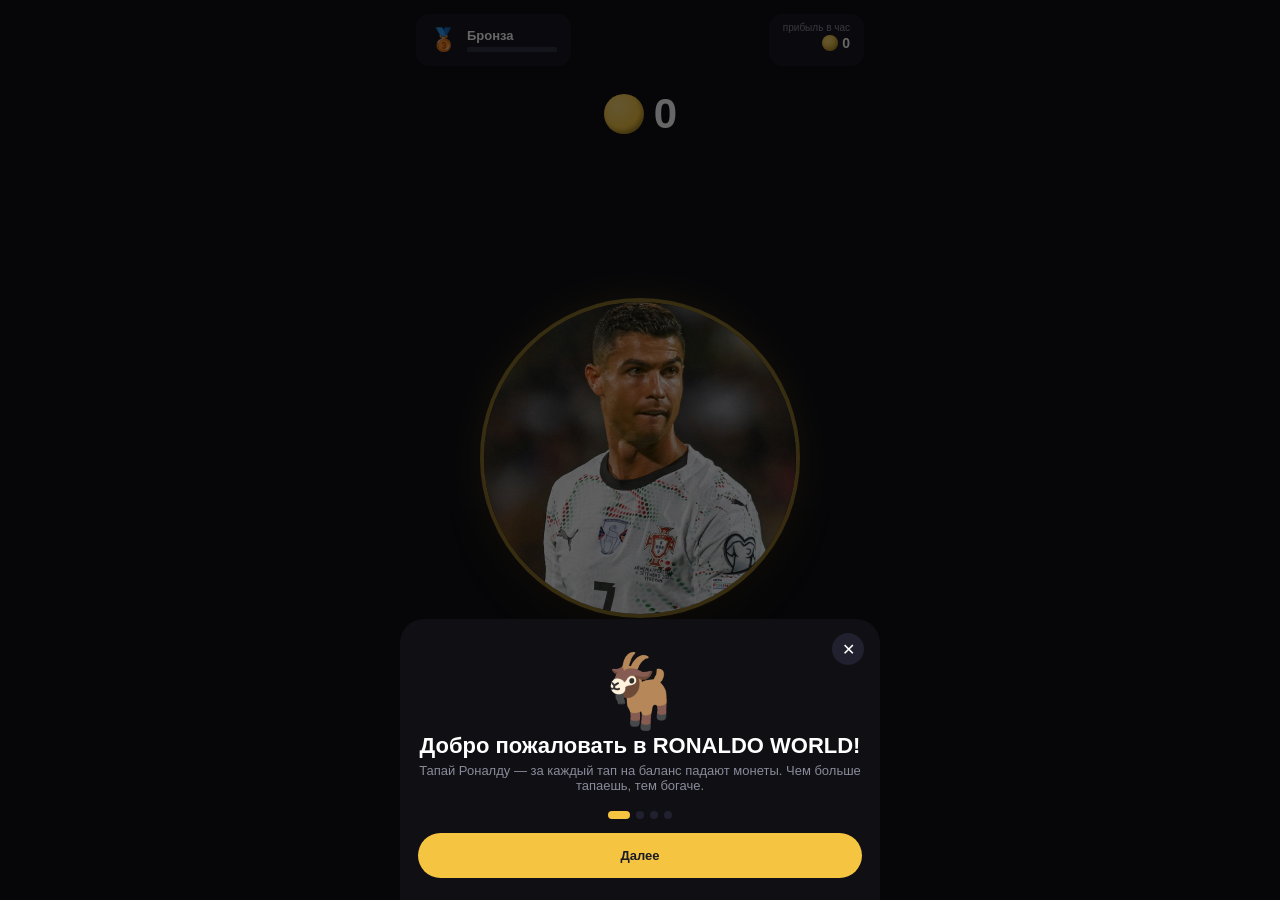
==== commit cb86cba7: "Add files via upload" ====
--- a/index.html
+++ b/index.html
@@ -53,6 +53,7 @@
       <button class="nav-item active" data-tab="exchange"><span class="nav-emoji">🪙</span><span>Биржа</span></button>
       <button class="nav-item" data-tab="cards"><span class="nav-emoji">📈</span><span>Карточки</span></button>
       <button class="nav-item" data-tab="earn"><span class="nav-emoji">✅</span><span>Задания</span></button>
+      <button class="nav-item" data-tab="bp"><span class="nav-emoji">🏆</span><span>Battle Pass</span></button>
       <button class="nav-item" data-tab="profile"><span class="nav-emoji">👤</span><span>Профиль</span></button>
     </nav>
   </div>
--- a/styles.css
+++ b/styles.css
@@ -154,9 +154,9 @@
 }
 /* ===== Навигация ===== */
 .navbar {
-  display: grid; grid-template-columns: repeat(4, 1fr); gap: 6px;
+  display: grid; grid-template-columns: repeat(5, 1fr); gap: 4px;
   background: var(--bg-soft); border-radius: var(--radius);
-  padding: 8px 6px; margin-bottom: 6px;
+  padding: 8px 4px; margin-bottom: 6px;
 }
 .nav-item {
   display: flex; flex-direction: column; align-items: center; gap: 3px;
@@ -262,3 +262,18 @@
   box-shadow: 0 8px 24px rgba(0,0,0,.4); opacity: 0; transition: opacity .3s, transform .3s;
 }
 .toast.show { opacity: 1; transform: translateX(-50%) translateY(-8px); }
+/* Battle Pass */
+.bp-top{display:flex;justify-content:space-between;font-weight:700;font-size:14px;margin-bottom:6px}
+.bp-bar{height:10px;background:#0c0c18;border-radius:99px;overflow:hidden;margin-bottom:6px}
+.bp-bar>i{display:block;height:100%;background:linear-gradient(90deg,#f5c542,#ffd97a);border-radius:99px}
+.bp-next{font-size:12px;color:var(--text-dim);margin-bottom:16px}
+.bp-track{display:flex;gap:10px;overflow-x:auto;padding-bottom:8px}
+.bp-lvl{flex:0 0 92px;background:var(--bg-card);border:1px solid var(--bd);border-radius:14px;padding:12px 8px;text-align:center;opacity:.55}
+.bp-lvl.on{opacity:1;border-color:var(--gold)}
+.bp-lvl.final{flex-basis:112px}
+.bp-n{font-size:18px;font-weight:800}
+.bp-rw{font-size:11px;color:var(--gold-soft);margin:6px 0 8px}
+.bp-lvl button{width:100%;background:var(--gold);color:#1a1a24;border:none;border-radius:8px;padding:6px 0;font-weight:700;font-size:12px;cursor:pointer}
+.bp-lvl button:disabled{opacity:.4;background:var(--bg-soft);color:var(--text-dim)}
+.bp-lvl button.done{background:var(--green);color:#0f0f14}
+.cat-img.champion{border-color:#ffd700;filter:drop-shadow(0 0 26px rgba(255,215,0,.6)) drop-shadow(0 22px 16px rgba(0,0,0,.3))}
